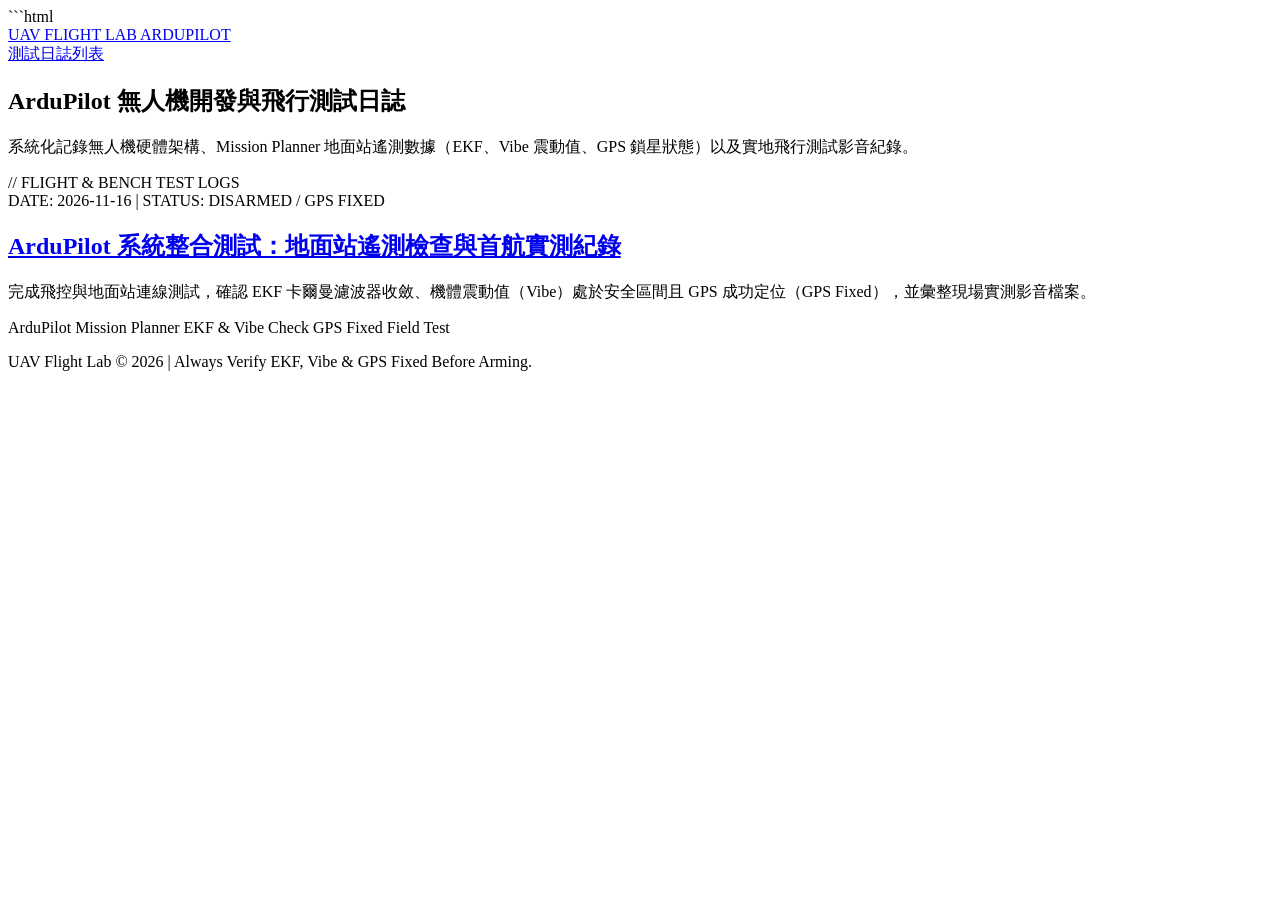
==== index.html @ 8a86c598 "Add files via upload" ====
```html
<!DOCTYPE html>
<html lang="zh-Hant">
<head>
  <meta charset="UTF-8">
  <meta name="viewport" content="width=device-width, initial-scale=1.0">
  <title>ArduPilot 無人機開發與飛行測試日誌 | UAV Flight Log</title>
  <link rel="stylesheet" href="css/style.css">
</head>
<body>
  <header>
    <div class="nav-container">
      <a href="index.html" class="site-title">
        UAV FLIGHT LAB <span class="badge">ARDUPILOT</span>
      </a>
      <nav>
        <a href="index.html">測試日誌列表</a>
      </nav>
    </div>
  </header>

  <main>
    <section class="hero">
      <h1>ArduPilot 無人機開發與飛行測試日誌</h1>
      <p>系統化記錄無人機硬體架構、Mission Planner 地面站遙測數據（EKF、Vibe 震動值、GPS 鎖星狀態）以及實地飛行測試影音紀錄。</p>
    </section>

    <div class="section-title">// FLIGHT & BENCH TEST LOGS</div>
    <div class="card-grid">
      <div class="card">
        <div class="card-meta">DATE: 2026-11-16 | STATUS: DISARMED / GPS FIXED</div>
        <h2><a href="posts/2026-11-ardupilot-bench-test.html">ArduPilot 系統整合測試：地面站遙測檢查與首航實測紀錄</a></h2>
        <p>完成飛控與地面站連線測試，確認 EKF 卡爾曼濾波器收斂、機體震動值（Vibe）處於安全區間且 GPS 成功定位（GPS Fixed），並彙整現場實測影音檔案。</p>
        <div class="tag-list">
          <span class="tag">ArduPilot</span>
          <span class="tag">Mission Planner</span>
          <span class="tag">EKF & Vibe Check</span>
          <span class="tag">GPS Fixed</span>
          <span class="tag">Field Test</span>
        </div>
      </div>
    </div>
  </main>

  <footer>
    <p>UAV Flight Lab &copy; 2026 | Always Verify EKF, Vibe &amp; GPS Fixed Before Arming.</p>
  </footer>
</body>
</html>
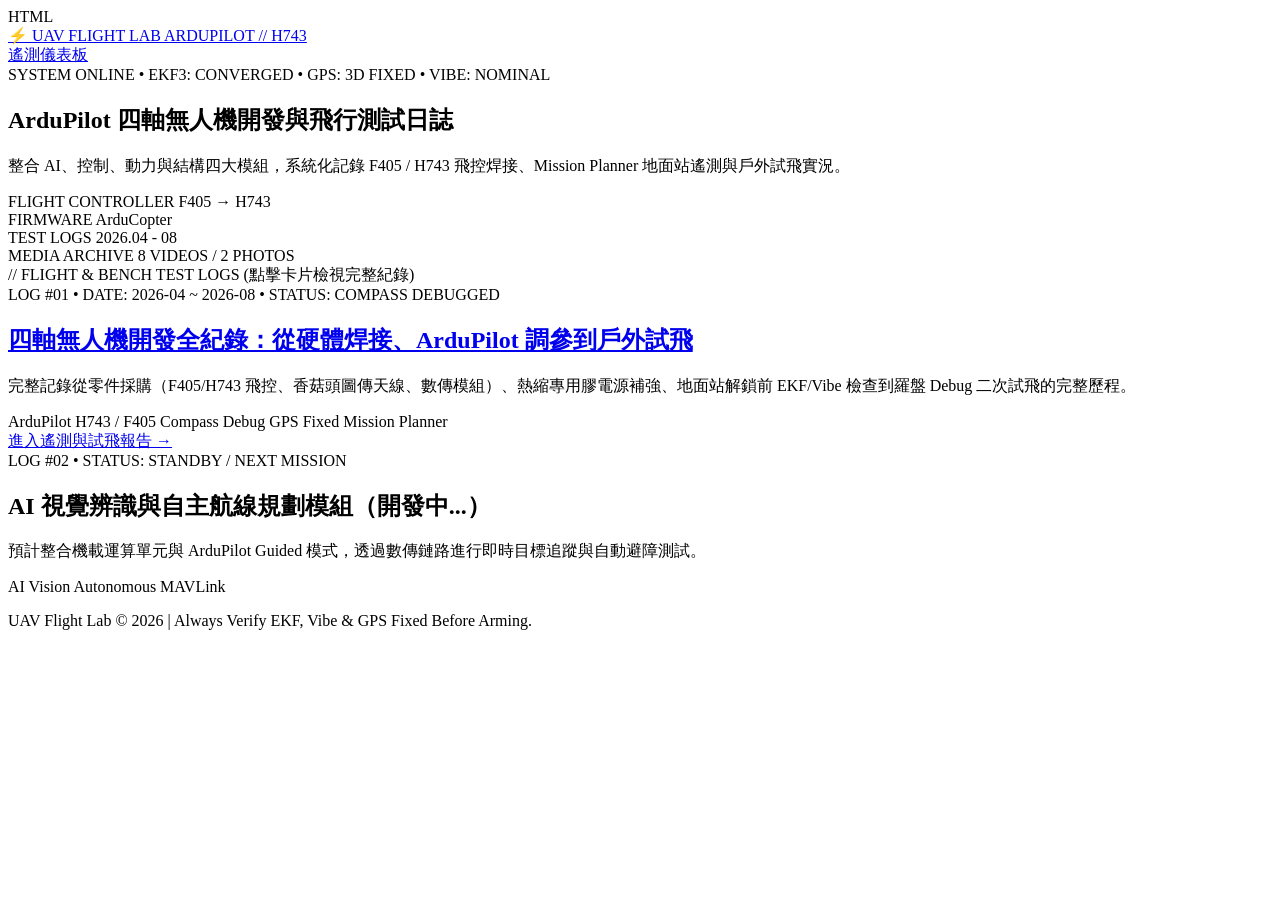
==== commit 8617adab: "Add files via upload" ====
--- a/index.html
+++ b/index.html
@@ -1,42 +1,77 @@
-```html
+HTML
 <!DOCTYPE html>
 <html lang="zh-Hant">
 <head>
   <meta charset="UTF-8">
   <meta name="viewport" content="width=device-width, initial-scale=1.0">
-  <title>ArduPilot 無人機開發與飛行測試日誌 | UAV Flight Log</title>
+  <title>ArduPilot 無人機開發與飛行測試日誌 | UAV Flight Lab</title>
   <link rel="stylesheet" href="css/style.css">
 </head>
 <body>
   <header>
     <div class="nav-container">
       <a href="index.html" class="site-title">
-        UAV FLIGHT LAB <span class="badge">ARDUPILOT</span>
+        ⚡ UAV FLIGHT LAB <span class="badge">ARDUPILOT // H743</span>
       </a>
       <nav>
-        <a href="index.html">測試日誌列表</a>
+        <a href="index.html">遙測儀表板</a>
       </nav>
     </div>
   </header>
 
   <main>
     <section class="hero">
-      <h1>ArduPilot 無人機開發與飛行測試日誌</h1>
-      <p>系統化記錄無人機硬體架構、Mission Planner 地面站遙測數據（EKF、Vibe 震動值、GPS 鎖星狀態）以及實地飛行測試影音紀錄。</p>
+      <div class="telemetry-bar">
+        <span class="status-dot"></span> SYSTEM ONLINE &bull; EKF3: CONVERGED &bull; GPS: 3D FIXED &bull; VIBE: NOMINAL
+      </div>
+      <h1>ArduPilot 四軸無人機開發與飛行測試日誌</h1>
+      <p>整合 AI、控制、動力與結構四大模組，系統化記錄 F405 / H743 飛控焊接、Mission Planner 地面站遙測與戶外試飛實況。</p>
+      <div class="stats-row">
+        <div class="stat-box">
+          <span class="stat-label">FLIGHT CONTROLLER</span>
+          <span class="stat-value">F405 &rarr; H743</span>
+        </div>
+        <div class="stat-box">
+          <span class="stat-label">FIRMWARE</span>
+          <span class="stat-value">ArduCopter</span>
+        </div>
+        <div class="stat-box">
+          <span class="stat-label">TEST LOGS</span>
+          <span class="stat-value">2026.04 - 08</span>
+        </div>
+        <div class="stat-box">
+          <span class="stat-label">MEDIA ARCHIVE</span>
+          <span class="stat-value">8 VIDEOS / 2 PHOTOS</span>
+        </div>
+      </div>
     </section>
 
-    <div class="section-title">// FLIGHT & BENCH TEST LOGS</div>
+    <div class="section-title">// FLIGHT &amp; BENCH TEST LOGS (點擊卡片檢視完整紀錄)</div>
     <div class="card-grid">
       <div class="card">
-        <div class="card-meta">DATE: 2026-11-16 | STATUS: DISARMED / GPS FIXED</div>
-        <h2><a href="posts/2026-11-ardupilot-bench-test.html">ArduPilot 系統整合測試：地面站遙測檢查與首航實測紀錄</a></h2>
-        <p>完成飛控與地面站連線測試，確認 EKF 卡爾曼濾波器收斂、機體震動值（Vibe）處於安全區間且 GPS 成功定位（GPS Fixed），並彙整現場實測影音檔案。</p>
+        <div class="card-meta">LOG #01 &bull; DATE: 2026-04 ~ 2026-08 &bull; STATUS: COMPASS DEBUGGED</div>
+        <h2><a href="posts/2026-11-ardupilot-bench-test.html">四軸無人機開發全紀錄：從硬體焊接、ArduPilot 調參到戶外試飛</a></h2>
+        <p>完整記錄從零件採購（F405/H743 飛控、香菇頭圖傳天線、數傳模組）、熱縮專用膠電源補強、地面站解鎖前 EKF/Vibe 檢查到羅盤 Debug 二次試飛的完整歷程。</p>
         <div class="tag-list">
           <span class="tag">ArduPilot</span>
+          <span class="tag">H743 / F405</span>
+          <span class="tag">Compass Debug</span>
+          <span class="tag">GPS Fixed</span>
           <span class="tag">Mission Planner</span>
-          <span class="tag">EKF & Vibe Check</span>
-          <span class="tag">GPS Fixed</span>
-          <span class="tag">Field Test</span>
+        </div>
+        <div class="card-footer">
+          <a href="posts/2026-11-ardupilot-bench-test.html" class="btn-tech">進入遙測與試飛報告 &rarr;</a>
+        </div>
+      </div>
+
+      <div class="card card-placeholder">
+        <div class="card-meta">LOG #02 &bull; STATUS: STANDBY / NEXT MISSION</div>
+        <h2>AI 視覺辨識與自主航線規劃模組（開發中...）</h2>
+        <p>預計整合機載運算單元與 ArduPilot Guided 模式，透過數傳鏈路進行即時目標追蹤與自動避障測試。</p>
+        <div class="tag-list">
+          <span class="tag">AI Vision</span>
+          <span class="tag">Autonomous</span>
+          <span class="tag">MAVLink</span>
         </div>
       </div>
     </div>
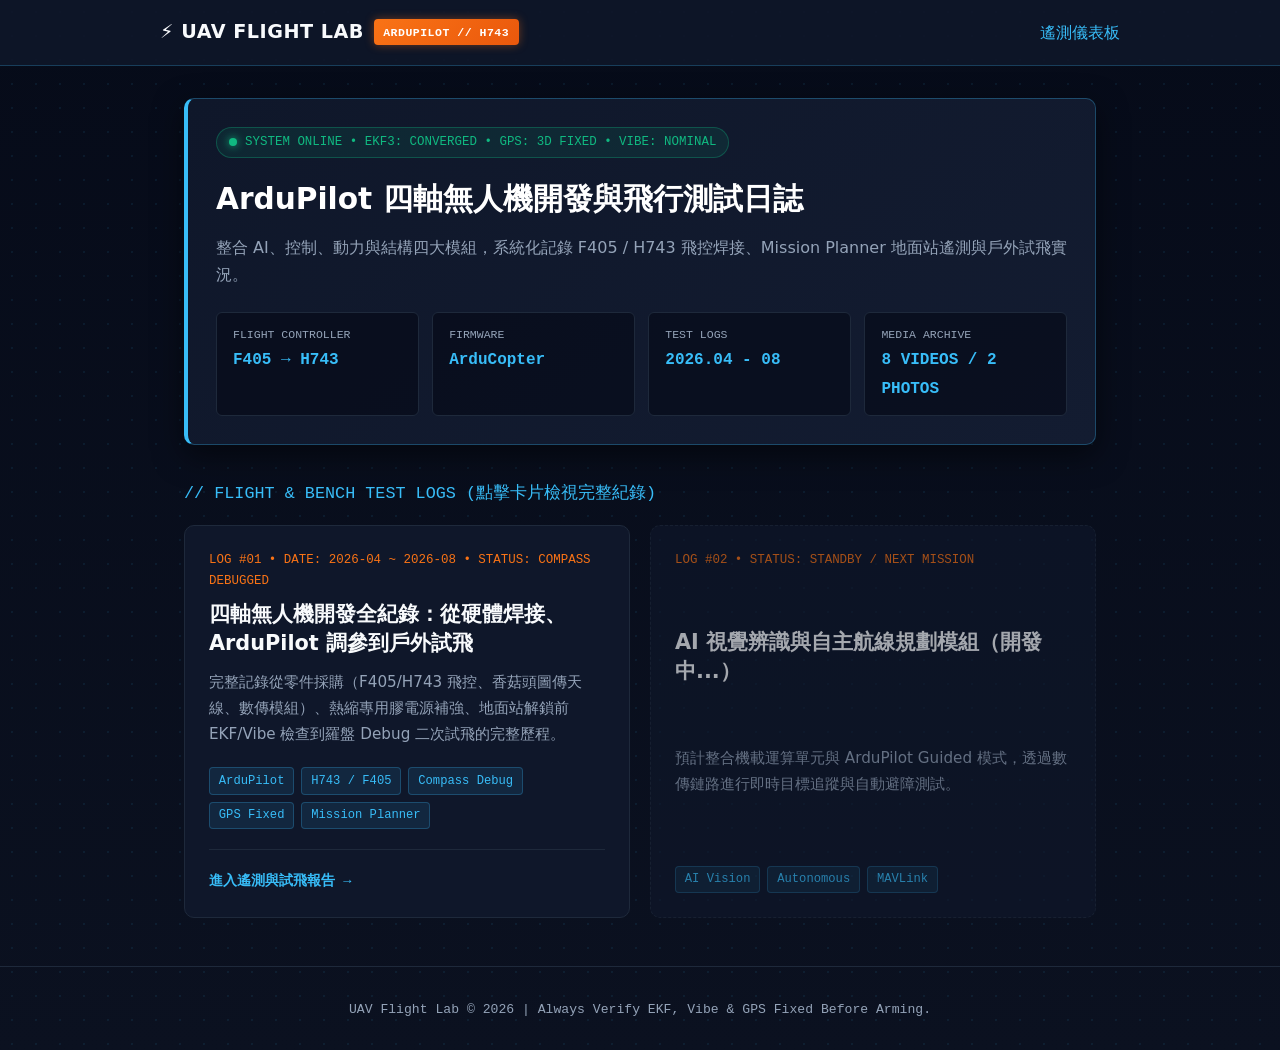
==== commit 957a6d10: "Add files via upload" ====
--- a/index.html
+++ b/index.html
@@ -1,11 +1,149 @@
-HTML
 <!DOCTYPE html>
 <html lang="zh-Hant">
 <head>
   <meta charset="UTF-8">
   <meta name="viewport" content="width=device-width, initial-scale=1.0">
   <title>ArduPilot 無人機開發與飛行測試日誌 | UAV Flight Lab</title>
-  <link rel="stylesheet" href="css/style.css">
+  <style>
+    :root {
+      --bg-main: #060B19;
+      --bg-card: #0F172A;
+      --border-color: #1E293B;
+      --text-primary: #F8FAFC;
+      --text-secondary: #94A3B8;
+      --accent-orange: #F97316;
+      --accent-blue: #38BDF8;
+      --accent-green: #10B981;
+    }
+    * { box-sizing: border-box; margin: 0; padding: 0; }
+    body {
+      background-color: var(--bg-main);
+      background-image: 
+        radial-gradient(rgba(56, 189, 248, 0.08) 1px, transparent 1px),
+        linear-gradient(to bottom, #060B19, #0B1120);
+      background-size: 24px 24px, 100% 100%;
+      color: var(--text-primary);
+      font-family: system-ui, -apple-system, "Noto Sans TC", sans-serif;
+      line-height: 1.7;
+    }
+    a { color: var(--accent-blue); text-decoration: none; }
+    header {
+      background-color: rgba(15, 23, 42, 0.9);
+      border-bottom: 1px solid rgba(56, 189, 248, 0.25);
+      padding: 1rem 1.5rem;
+      position: sticky;
+      top: 0;
+      z-index: 100;
+    }
+    .nav-container {
+      max-width: 960px;
+      margin: 0 auto;
+      display: flex;
+      justify-content: space-between;
+      align-items: center;
+    }
+    .site-title {
+      font-size: 1.2rem;
+      font-weight: 800;
+      letter-spacing: 0.5px;
+      color: var(--text-primary);
+      display: flex;
+      align-items: center;
+      gap: 0.6rem;
+    }
+    .badge {
+      background: linear-gradient(135deg, #F97316, #EA580C);
+      color: #fff;
+      font-size: 0.72rem;
+      font-family: monospace;
+      padding: 0.2rem 0.6rem;
+      border-radius: 4px;
+      box-shadow: 0 0 10px rgba(249, 115, 22, 0.4);
+    }
+    main { max-width: 960px; margin: 2rem auto; padding: 0 1.5rem; }
+    .hero {
+      background: linear-gradient(145deg, #0F172A, #131C31);
+      border: 1px solid rgba(56, 189, 248, 0.3);
+      border-left: 4px solid var(--accent-blue);
+      border-radius: 10px;
+      padding: 1.75rem;
+      margin-bottom: 2.2rem;
+      box-shadow: 0 10px 30px rgba(0, 0, 0, 0.5);
+    }
+    .telemetry-bar {
+      font-family: monospace;
+      font-size: 0.78rem;
+      color: var(--accent-green);
+      background-color: rgba(16, 185, 129, 0.1);
+      border: 1px solid rgba(16, 185, 129, 0.3);
+      display: inline-flex;
+      align-items: center;
+      gap: 0.5rem;
+      padding: 0.25rem 0.75rem;
+      border-radius: 999px;
+      margin-bottom: 1rem;
+    }
+    .status-dot {
+      width: 8px;
+      height: 8px;
+      background-color: var(--accent-green);
+      border-radius: 50%;
+      box-shadow: 0 0 8px var(--accent-green);
+    }
+    .hero h1 { font-size: 1.85rem; margin-bottom: 0.6rem; color: #FFFFFF; }
+    .hero p { color: var(--text-secondary); margin-bottom: 1.5rem; }
+    .stats-row {
+      display: grid;
+      grid-template-columns: repeat(auto-fit, minmax(180px, 1fr));
+      gap: 0.85rem;
+    }
+    .stat-box {
+      background-color: rgba(6, 11, 25, 0.7);
+      border: 1px solid var(--border-color);
+      border-radius: 6px;
+      padding: 0.75rem 1rem;
+    }
+    .stat-label { display: block; font-family: monospace; font-size: 0.72rem; color: var(--text-secondary); }
+    .stat-value { font-family: monospace; font-size: 1rem; font-weight: 700; color: var(--accent-blue); }
+    .section-title { font-size: 1.05rem; margin-bottom: 1rem; color: var(--accent-blue); font-family: monospace; }
+    .card-grid { display: grid; grid-template-columns: repeat(auto-fit, minmax(360px, 1fr)); gap: 1.25rem; }
+    .card {
+      background-color: var(--bg-card);
+      border: 1px solid var(--border-color);
+      border-radius: 10px;
+      padding: 1.5rem;
+      display: flex;
+      flex-direction: column;
+      justify-content: space-between;
+    }
+    .card:hover { border-color: var(--accent-blue); box-shadow: 0 8px 24px rgba(56, 189, 248, 0.15); }
+    .card-placeholder { opacity: 0.65; border-style: dashed; }
+    .card-meta { font-family: monospace; font-size: 0.78rem; color: var(--accent-orange); margin-bottom: 0.5rem; }
+    .card h2 { font-size: 1.3rem; margin-bottom: 0.75rem; line-height: 1.4; }
+    .card h2 a { color: var(--text-primary); }
+    .card p { color: var(--text-secondary); font-size: 0.95rem; }
+    .tag-list { display: flex; flex-wrap: wrap; gap: 0.45rem; margin-top: 1.2rem; }
+    .tag {
+      background-color: rgba(56, 189, 248, 0.1);
+      color: var(--accent-blue);
+      border: 1px solid rgba(56, 189, 248, 0.25);
+      font-family: monospace;
+      font-size: 0.76rem;
+      padding: 0.15rem 0.55rem;
+      border-radius: 4px;
+    }
+    .card-footer { margin-top: 1.25rem; padding-top: 1rem; border-top: 1px solid var(--border-color); }
+    .btn-tech { font-family: monospace; font-size: 0.85rem; font-weight: 700; color: var(--accent-blue); }
+    footer {
+      text-align: center;
+      color: var(--text-secondary);
+      font-size: 0.82rem;
+      font-family: monospace;
+      padding: 2rem 1rem;
+      border-top: 1px solid var(--border-color);
+      margin-top: 3rem;
+    }
+  </style>
 </head>
 <body>
   <header>
